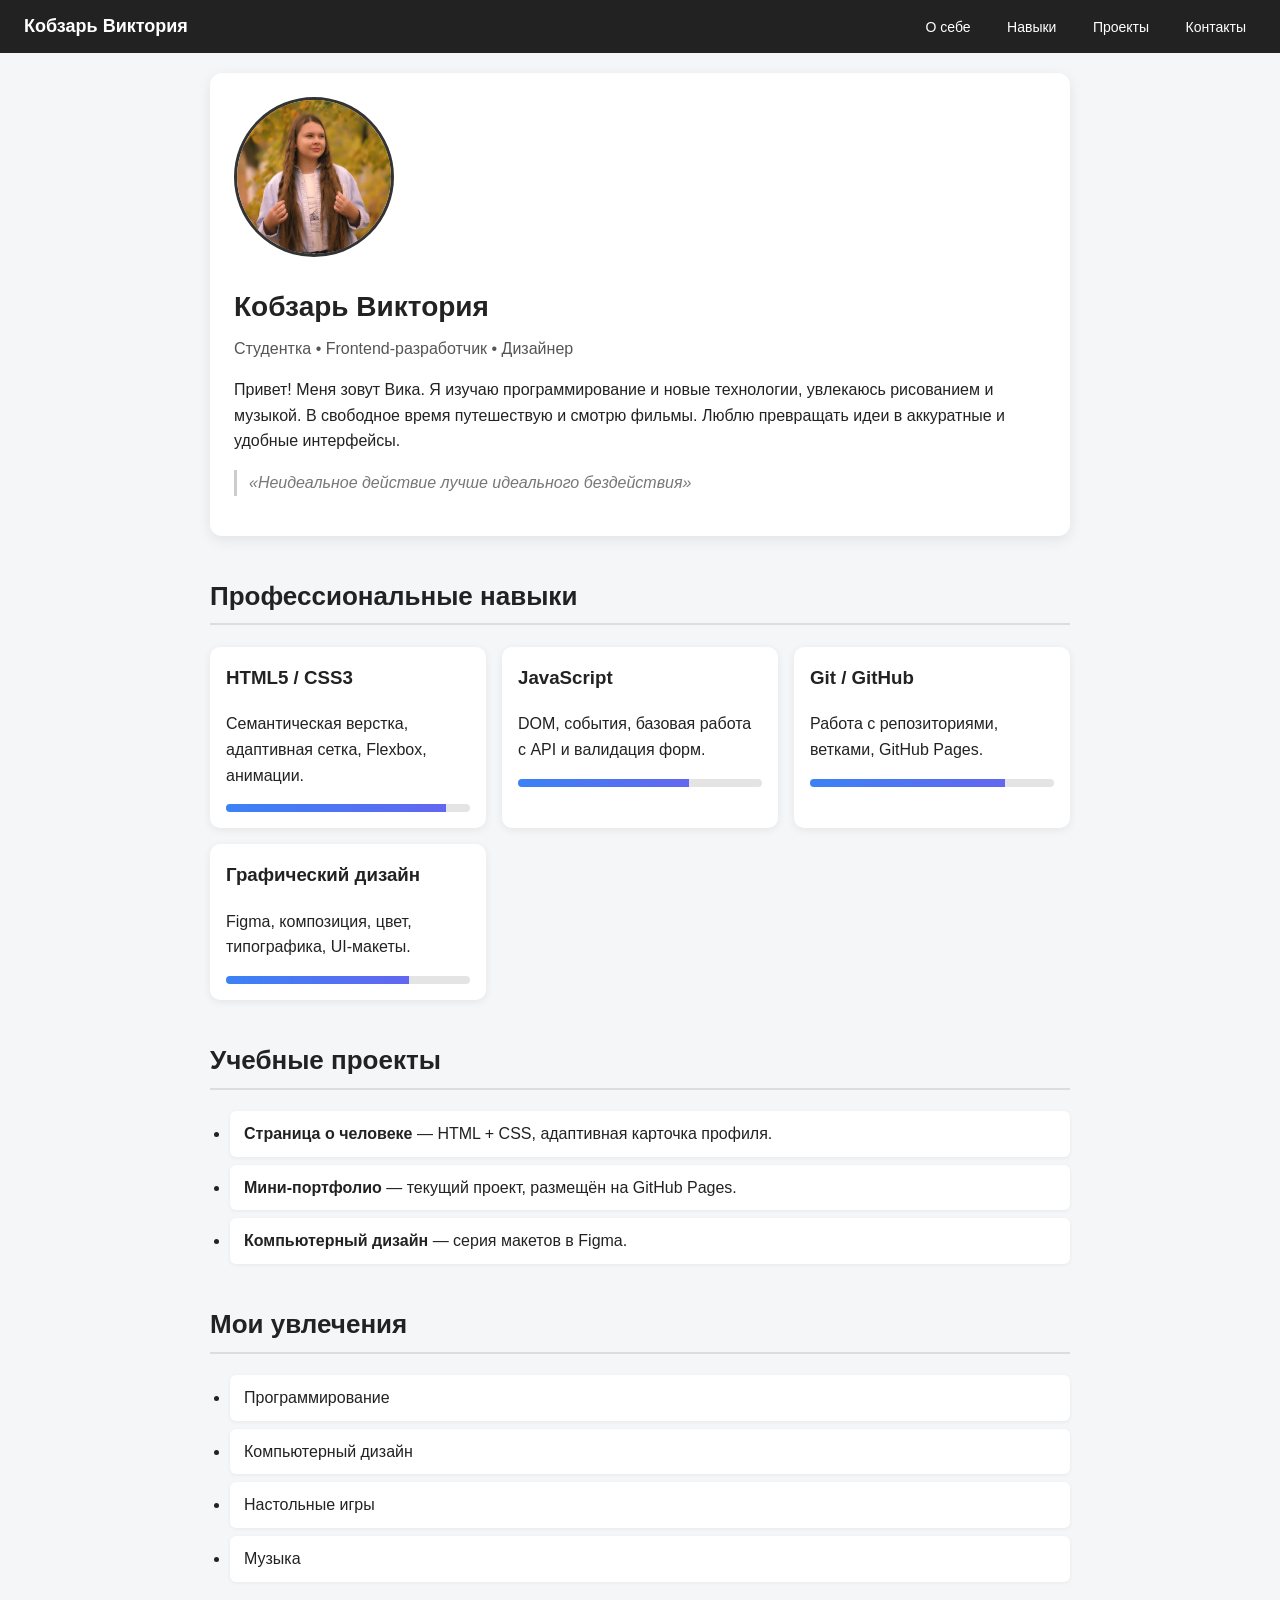
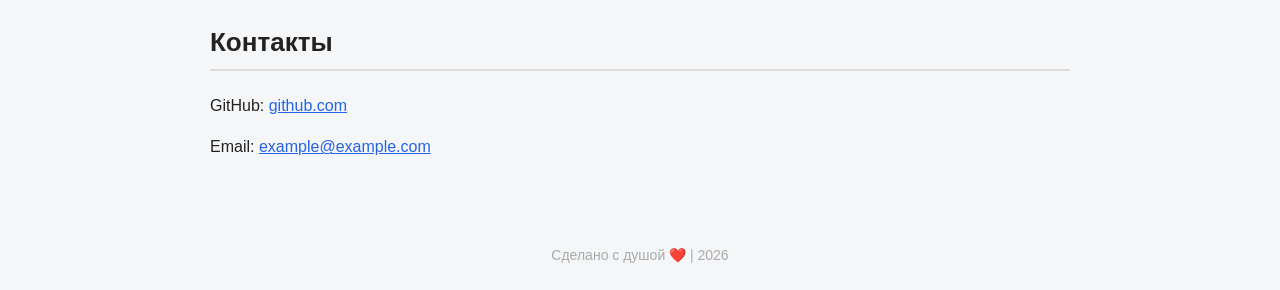
==== index.html @ 2bc011c5 "Rename kobzar.html to index.html" ====
<!DOCTYPE html>
<html lang="ru">
<head>
  <meta charset="UTF-8">
  <meta name="viewport" content="width=device-width, initial-scale=1.0">
  <meta name="description" content="Мини-портфолио Кобзарь Виктории — веб-разработка, дизайн, IT">
  <title>Кобзарь Виктория — Портфолио</title>
  <link rel="stylesheet" href="style.css">
</head>
<body>

<header class="site-header">
  <a class="logo" href="#">Кобзарь Виктория</a>
  <nav>
    <a href="#about">О себе</a>
    <a href="#skills">Навыки</a>
    <a href="#projects">Проекты</a>
    <a href="#contacts">Контакты</a>
  </nav>
</header>

<main>

  <section class="hero" id="about">
    <img class="avatar" src="photo/kobz.jfif" alt="Фото Кобзарь Виктории">
    <div class="hero-text">
      <h1>Кобзарь Виктория</h1>
      <p class="subtitle">Студентка • Frontend-разработчик • Дизайнер</p>
      <p>
        Привет! Меня зовут Вика. Я изучаю программирование и новые технологии,
        увлекаюсь рисованием и музыкой. В свободное время путешествую и смотрю фильмы.
        Люблю превращать идеи в аккуратные и удобные интерфейсы.
      </p>
      <p class="quote">«Неидеальное действие лучше идеального бездействия»</p>
    </div>
  </section>

  <section id="skills">
    <h2>Профессиональные навыки</h2>
    <div class="skills-grid">
      <div class="skill-card">
        <h3>HTML5 / CSS3</h3>
        <p>Семантическая верстка, адаптивная сетка, Flexbox, анимации.</p>
        <div class="bar"><span style="width: 90%"></span></div>
      </div>
      <div class="skill-card">
        <h3>JavaScript</h3>
        <p>DOM, события, базовая работа с API и валидация форм.</p>
        <div class="bar"><span style="width: 70%"></span></div>
      </div>
      <div class="skill-card">
        <h3>Git / GitHub</h3>
        <p>Работа с репозиториями, ветками, GitHub Pages.</p>
        <div class="bar"><span style="width: 80%"></span></div>
      </div>
      <div class="skill-card">
        <h3>Графический дизайн</h3>
        <p>Figma, композиция, цвет, типографика, UI-макеты.</p>
        <div class="bar"><span style="width: 75%"></span></div>
      </div>
    </div>
  </section>

  <section id="projects">
    <h2>Учебные проекты</h2>
    <ul class="projects-list">
      <li><strong>Страница о человеке</strong> — HTML + CSS, адаптивная карточка профиля.</li>
      <li><strong>Мини-портфолио</strong> — текущий проект, размещён на GitHub Pages.</li>
      <li><strong>Компьютерный дизайн</strong> — серия макетов в Figma.</li>
    </ul>
  </section>

  <section id="hobbies">
    <h2>Мои увлечения</h2>
    <ul class="hobbies">
      <li>Программирование</li>
      <li>Компьютерный дизайн</li>
      <li>Настольные игры</li>
      <li>Музыка</li>
    </ul>
  </section>

  <section id="contacts">
    <h2>Контакты</h2>
    <p>GitHub: <a href="https://github.com/">github.com</a></p>
    <p>Email: <a href="mailto:example@example.com">example@example.com</a></p>
  </section>

</main>

<footer>
  Сделано с душой ❤️ | 2026
</footer>

</body>
</html>
---- style.css ----
* { box-sizing: border-box; }

body {
  font-family: 'Segoe UI', Arial, sans-serif;
  margin: 0;
  padding: 0;
  background-color: #f4f6f8;
  color: #222;
  line-height: 1.6;
}

/* Шапка */
.site-header {
  background-color: #222;
  padding: 12px 24px;
  display: flex;
  justify-content: space-between;
  align-items: center;
  flex-wrap: wrap;
  position: sticky;
  top: 0;
  z-index: 10;
}

.site-header .logo {
  color: #fff;
  font-weight: bold;
  font-size: 18px;
  text-decoration: none;
}

.site-header nav a {
  color: #fff;
  text-decoration: none;
  margin-left: 12px;
  padding: 6px 10px;
  border-radius: 5px;
  font-size: 14px;
  transition: background-color .3s;
}

.site-header nav a:hover { background-color: #444; }

/* Основной контент */
main {
  max-width: 900px;
  margin: 0 auto;
  padding: 20px;
}

section { margin-bottom: 40px; }

h2 {
  font-size: 26px;
  border-bottom: 2px solid #ddd;
  padding-bottom: 6px;
}

/* Блок "О себе" */
.hero {
  display: flex;
  gap: 28px;
  align-items: center;
  flex-wrap: wrap;
  background: #fff;
  padding: 24px;
  border-radius: 12px;
  box-shadow: 0 4px 14px rgba(0,0,0,.08);
}

.avatar {
  width: 160px;
  height: 160px;
  object-fit: cover;
  border-radius: 50%;
  border: 3px solid #333;
  flex-shrink: 0;
}

.hero-text h1 { margin: 0 0 6px; font-size: 28px; }

.subtitle { color: #555; margin: 0 0 12px; }

.quote {
  font-style: italic;
  color: #777;
  border-left: 3px solid #ccc;
  padding-left: 12px;
}

/* Навыки */
.skills-grid {
  display: grid;
  grid-template-columns: repeat(auto-fit, minmax(220px, 1fr));
  gap: 16px;
}

.skill-card {
  background: #fff;
  padding: 16px;
  border-radius: 10px;
  box-shadow: 0 2px 8px rgba(0,0,0,.07);
}

.skill-card h3 { margin-top: 0; }

.bar {
  background: #e4e4e4;
  border-radius: 6px;
  height: 8px;
  overflow: hidden;
  margin-top: 8px;
}

.bar span {
  display: block;
  height: 100%;
  background: linear-gradient(90deg, #3b82f6, #6366f1);
}

/* Проекты и увлечения */
.projects-list, .hobbies { padding-left: 20px; }

.projects-list li, .hobbies li {
  background: #fff;
  margin: 8px 0;
  padding: 10px 14px;
  border-radius: 6px;
  box-shadow: 0 1px 4px rgba(0,0,0,.06);
}

/* Контакты */
#contacts a { color: #2563eb; }

/* Подвал */
footer {
  text-align: center;
  padding: 24px 0;
  color: #aaa;
  font-size: 14px;
}

/* Мобильная версия */
@media (max-width: 600px) {
  .hero { flex-direction: column; text-align: center; }
  .site-header { justify-content: center; }
  .site-header nav a { margin: 4px; }
}
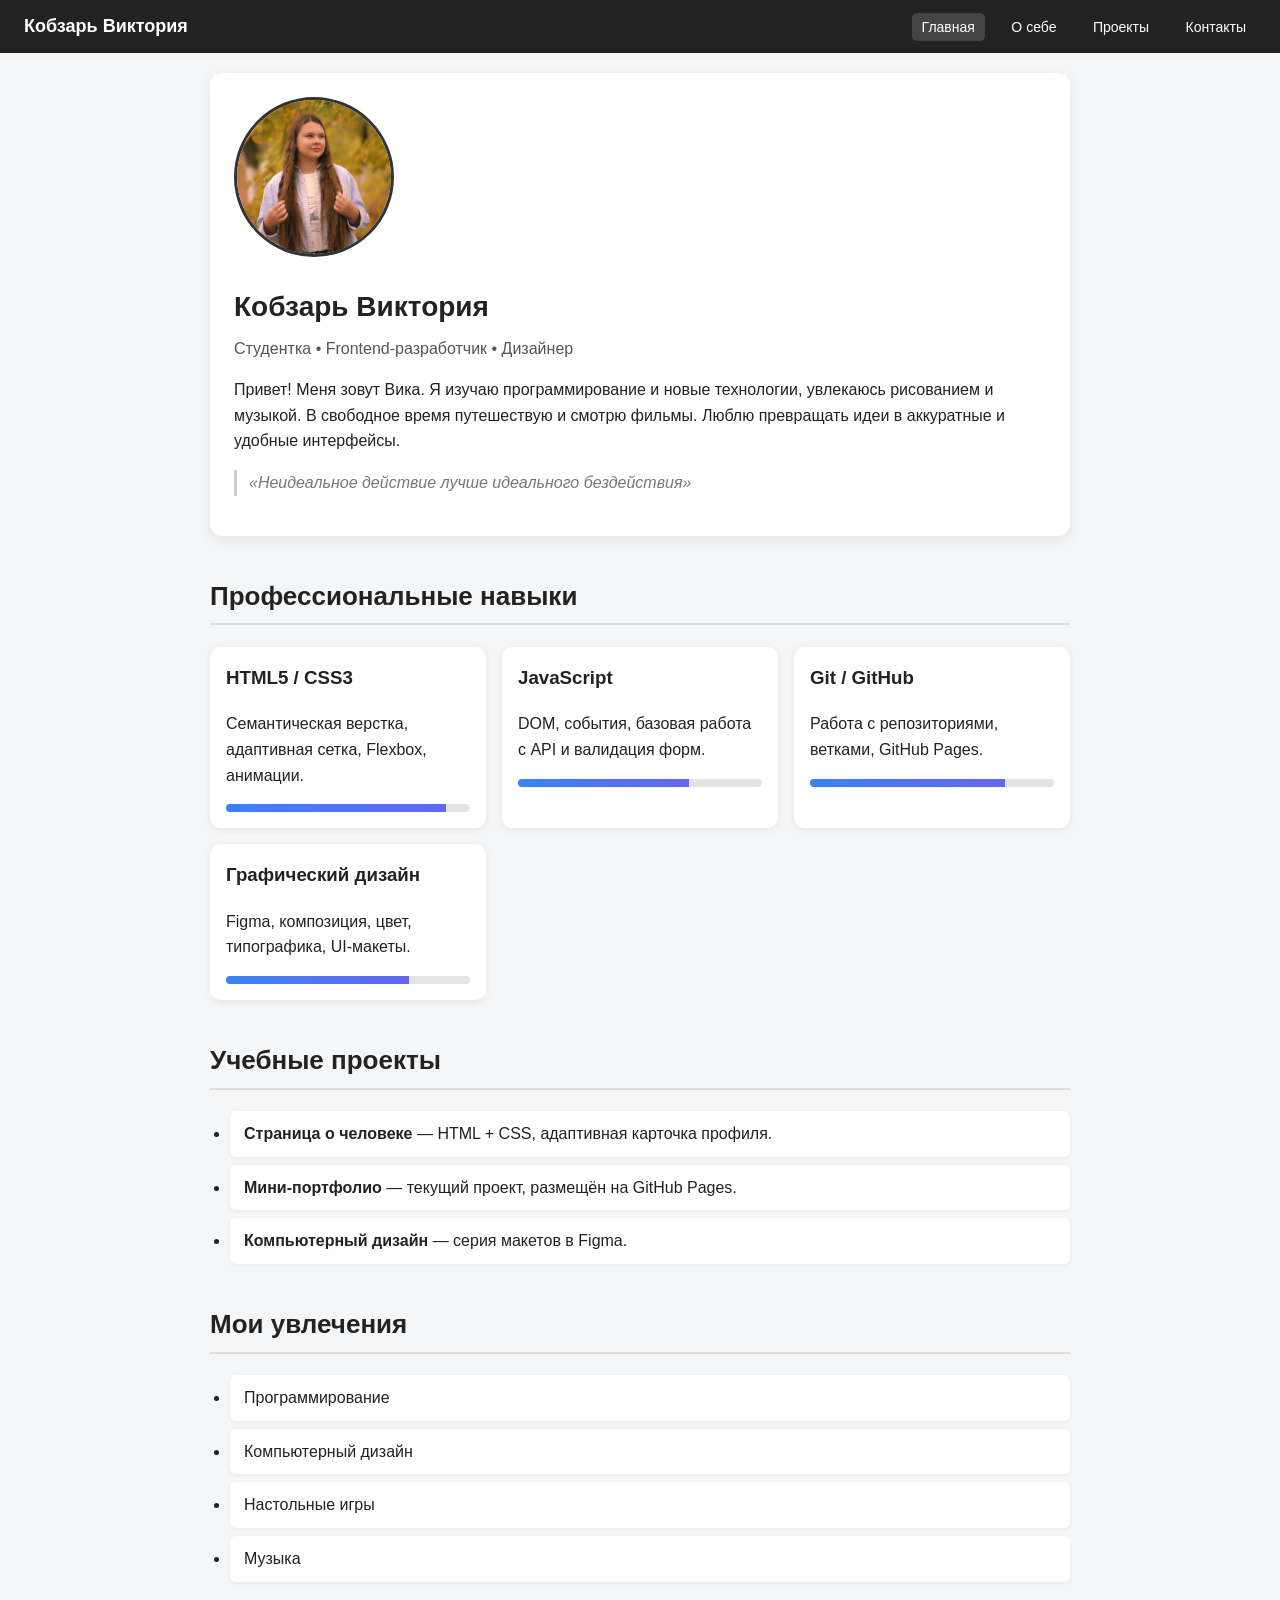
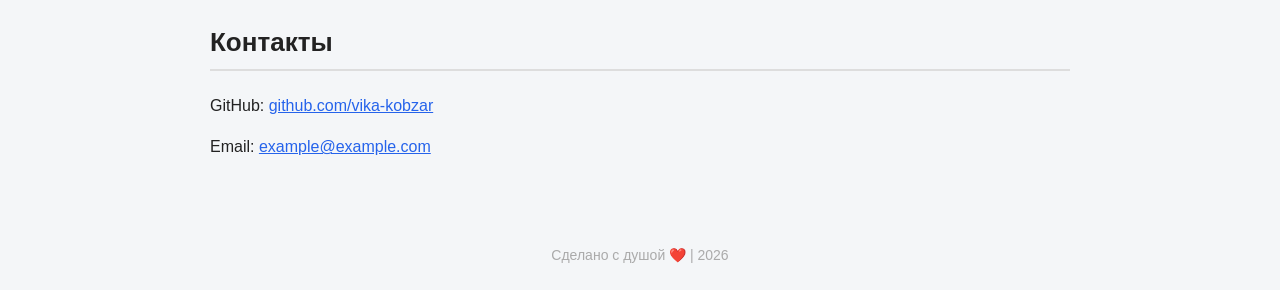
==== commit 40dcd229: "Update index.html" ====
--- a/index.html
+++ b/index.html
@@ -3,26 +3,26 @@
 <head>
   <meta charset="UTF-8">
   <meta name="viewport" content="width=device-width, initial-scale=1.0">
-  <meta name="description" content="Мини-портфолио Кобзарь Виктории — веб-разработка, дизайн, IT">
-  <title>Кобзарь Виктория — Портфолио</title>
-  <link rel="stylesheet" href="style.css">
+  <meta name="description" content="Мини-портфолио Кобзарь Виктории — веб-разработка, дизайн, IT. Учебные проекты и профессиональные навыки.">
+  <title>Кобзарь Виктория — Портфолио веб-разработчика</title>
+  <link rel="stylesheet" href="css/style.css">
 </head>
 <body>
 
 <header class="site-header">
-  <a class="logo" href="#">Кобзарь Виктория</a>
+  <a class="logo" href="index.html">Кобзарь Виктория</a>
   <nav>
-    <a href="#about">О себе</a>
-    <a href="#skills">Навыки</a>
-    <a href="#projects">Проекты</a>
-    <a href="#contacts">Контакты</a>
+    <a href="index.html">Главная</a>
+    <a href="about.html">О себе</a>
+    <a href="projects.html">Проекты</a>
+    <a href="contacts.html">Контакты</a>
   </nav>
 </header>
 
 <main>
 
   <section class="hero" id="about">
-    <img class="avatar" src="photo/kobz.jfif" alt="Фото Кобзарь Виктории">
+    <img class="avatar" src="images/avatar.jpg" alt="Фото Кобзарь Виктории — студентки и веб-разработчика">
     <div class="hero-text">
       <h1>Кобзарь Виктория</h1>
       <p class="subtitle">Студентка • Frontend-разработчик • Дизайнер</p>
@@ -82,7 +82,7 @@
 
   <section id="contacts">
     <h2>Контакты</h2>
-    <p>GitHub: <a href="https://github.com/">github.com</a></p>
+    <p>GitHub: <a href="https://github.com/vika-kobzar">github.com/vika-kobzar</a></p>
     <p>Email: <a href="mailto:example@example.com">example@example.com</a></p>
   </section>
 
@@ -92,5 +92,6 @@
   Сделано с душой ❤️ | 2026
 </footer>
 
+<script src="js/script.js"></script>
 </body>
 </html>
--- a/css/style.css
+++ b/css/style.css
@@ -0,0 +1,148 @@
+* { box-sizing: border-box; }
+
+body {
+  font-family: 'Segoe UI', Arial, sans-serif;
+  margin: 0;
+  padding: 0;
+  background-color: #f4f6f8;
+  color: #222;
+  line-height: 1.6;
+}
+
+/* Шапка */
+.site-header {
+  background-color: #222;
+  padding: 12px 24px;
+  display: flex;
+  justify-content: space-between;
+  align-items: center;
+  flex-wrap: wrap;
+  position: sticky;
+  top: 0;
+  z-index: 10;
+}
+
+.site-header .logo {
+  color: #fff;
+  font-weight: bold;
+  font-size: 18px;
+  text-decoration: none;
+}
+
+.site-header nav a {
+  color: #fff;
+  text-decoration: none;
+  margin-left: 12px;
+  padding: 6px 10px;
+  border-radius: 5px;
+  font-size: 14px;
+  transition: background-color .3s;
+}
+
+.site-header nav a:hover { background-color: #444; }
+
+/* Основной контент */
+main {
+  max-width: 900px;
+  margin: 0 auto;
+  padding: 20px;
+}
+
+section { margin-bottom: 40px; }
+
+h2 {
+  font-size: 26px;
+  border-bottom: 2px solid #ddd;
+  padding-bottom: 6px;
+}
+
+/* Блок "О себе" */
+.hero {
+  display: flex;
+  gap: 28px;
+  align-items: center;
+  flex-wrap: wrap;
+  background: #fff;
+  padding: 24px;
+  border-radius: 12px;
+  box-shadow: 0 4px 14px rgba(0,0,0,.08);
+}
+
+.avatar {
+  width: 160px;
+  height: 160px;
+  object-fit: cover;
+  border-radius: 50%;
+  border: 3px solid #333;
+  flex-shrink: 0;
+}
+
+.hero-text h1 { margin: 0 0 6px; font-size: 28px; }
+
+.subtitle { color: #555; margin: 0 0 12px; }
+
+.quote {
+  font-style: italic;
+  color: #777;
+  border-left: 3px solid #ccc;
+  padding-left: 12px;
+}
+
+/* Навыки */
+.skills-grid {
+  display: grid;
+  grid-template-columns: repeat(auto-fit, minmax(220px, 1fr));
+  gap: 16px;
+}
+
+.skill-card {
+  background: #fff;
+  padding: 16px;
+  border-radius: 10px;
+  box-shadow: 0 2px 8px rgba(0,0,0,.07);
+}
+
+.skill-card h3 { margin-top: 0; }
+
+.bar {
+  background: #e4e4e4;
+  border-radius: 6px;
+  height: 8px;
+  overflow: hidden;
+  margin-top: 8px;
+}
+
+.bar span {
+  display: block;
+  height: 100%;
+  background: linear-gradient(90deg, #3b82f6, #6366f1);
+}
+
+/* Проекты и увлечения */
+.projects-list, .hobbies { padding-left: 20px; }
+
+.projects-list li, .hobbies li {
+  background: #fff;
+  margin: 8px 0;
+  padding: 10px 14px;
+  border-radius: 6px;
+  box-shadow: 0 1px 4px rgba(0,0,0,.06);
+}
+
+/* Контакты */
+#contacts a { color: #2563eb; }
+
+/* Подвал */
+footer {
+  text-align: center;
+  padding: 24px 0;
+  color: #aaa;
+  font-size: 14px;
+}
+
+/* Мобильная версия */
+@media (max-width: 600px) {
+  .hero { flex-direction: column; text-align: center; }
+  .site-header { justify-content: center; }
+  .site-header nav a { margin: 4px; }
+}
